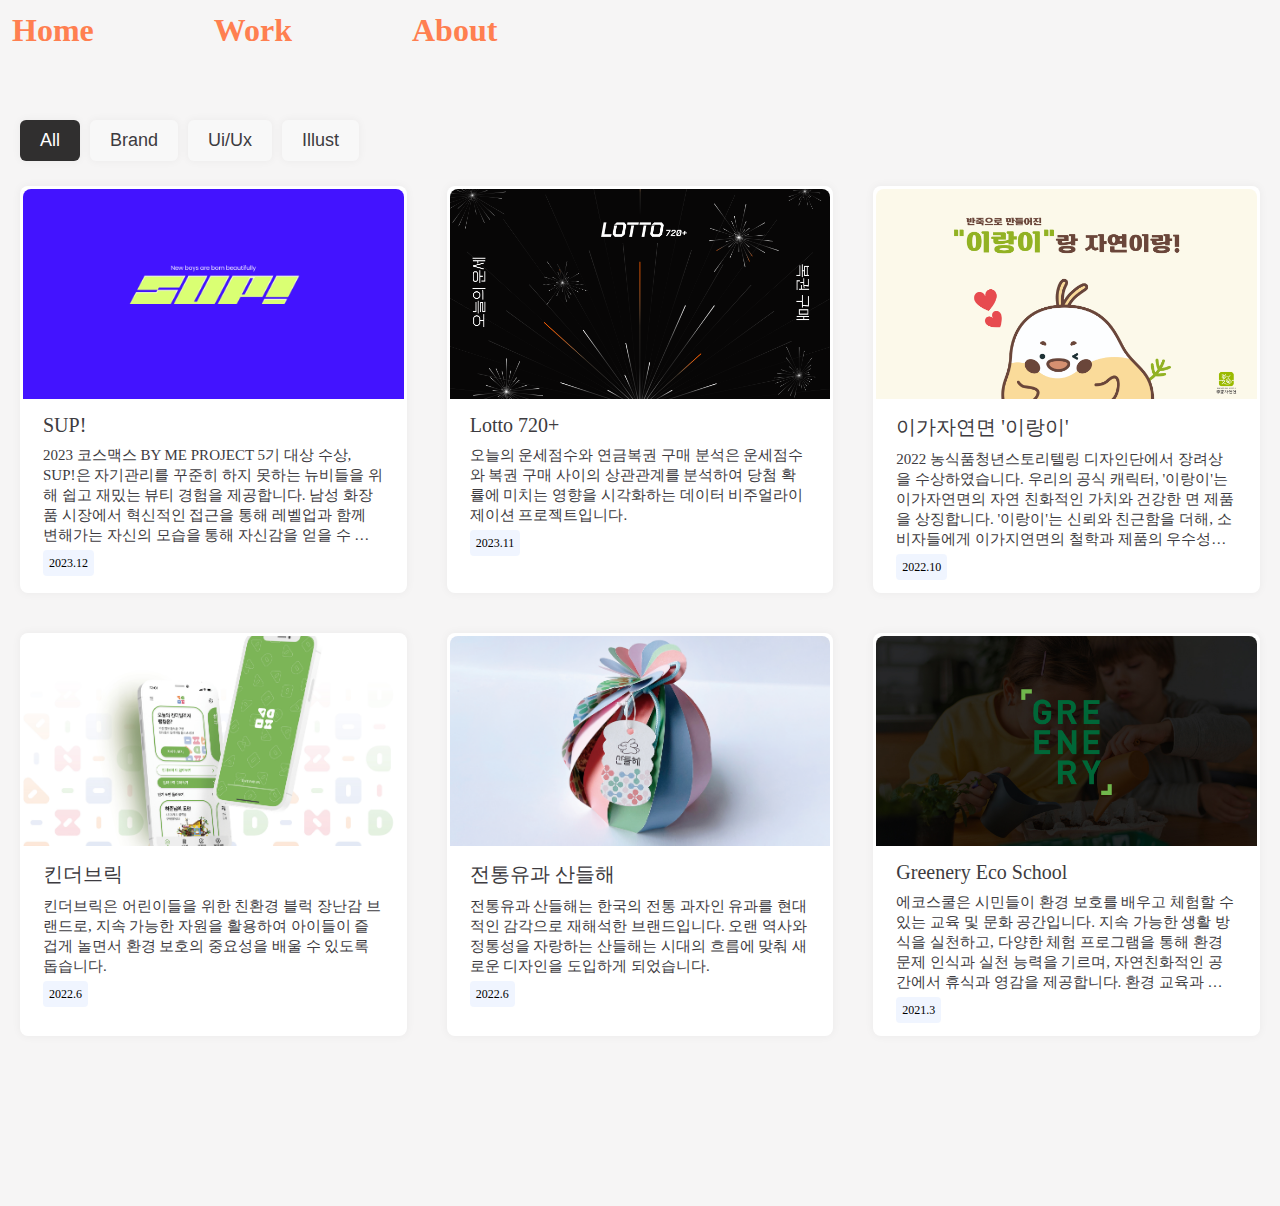
==== index.html @ b19d89ac "first commit" ====
<!DOCTYPE html>
<html lang="ko">
  <head>
    <meta charset="UTF-8" />
    <meta name="viewport" content="width=device-width, initial-scale=1.0" />
    <link rel="preconnect" href="https://fonts.googleapis.com" />
    <link rel="preconnect" href="https://fonts.gstatic.com" crossorigin />
    <link
      href="https://fonts.googleapis.com/css2?family=Bricolage+Grotesque:opsz,wght@12..96,200..800&display=swap"
      rel="stylesheet" />
    <link rel="stylesheet" href="./style/style.css" />
    <script src="./script/scrzipt.js" defer></script>

    <title>jeonseungri</title>
  </head>
  <body>
    <div class="section nav">
      <div class="nav_container">
        <div class="navTop">
          <a href="./project/home.html" class="nav_button">Home</a>
          <a href="./index.html" class="nav_button">Work</a>
          <a href="./project/about.html" class="nav_button">About</a>
        </div>
      </div>
    </div>

    <div class="container">
      <!-- filter buttons  -->
      <div class="filter_buttons">
        <button class="active" data-name="all">All</button>
        <button data-name="brand">Brand</button>
        <button data-name="uiux">Ui/Ux</button>
        <button data-name="illust">Illust</button>
      </div>

      <!-- images cards -->
      <div class="filterable_cards">
        <div class="card" data-name="brand">
          <a href="./project/prj1.html">
            <img src="images/Sup.jpg" alt="brandes" />
            <div class="card-body">
              <h6 class="card_title">SUP!</h6>
              <p class="card_text">
                2023 코스맥스 BY ME PROJECT 5기 대상 수상, SUP!은 자기관리를
                꾸준히 하지 못하는 뉴비들을 위해 쉽고 재밌는 뷰티 경험을
                제공합니다. 남성 화장품 시장에서 혁신적인 접근을 통해 레벨업과
                함께 변해가는 자신의 모습을 통해 자신감을 얻을 수 있도록
                돕습니다. SUP!은 남성들이 자연스럽고 즐겁게 뷰티 루틴을
                시작하고, 자신감을 키울 수 있는 다양한 솔루션을 제안합니다.
              </p>
              <span class="card_tag">2023.12</span>
            </div>
          </a>
        </div>

        <div class="card" data-name="uiux">
          <a href="./project/prj2.html">
            <img src="images/fire.png" alt="uiuxes" />
            <div class="card-body">
              <h6 class="card_title">Lotto 720+</h6>
              <p class="card_text">
                오늘의 운세점수와 연금복권 구매 분석은 운세점수와 복권 구매
                사이의 상관관계를 분석하여 당첨 확률에 미치는 영향을 시각화하는
                데이터 비주얼라이제이션 프로젝트입니다.
              </p>
              <span class="card_tag">2023.11</span>
            </div>
          </a>
        </div>

        <div class="card" data-name="illust">
          <a href="./project/prj3.html">
            <img src="images/erang.jpg" alt="illustes" />
            <div class="card-body">
              <h6 class="card_title">이가자연면 '이랑이'</h6>
              <p class="card_text">
                2022 농식품청년스토리텔링 디자인단에서 장려상을 수상하였습니다.
                우리의 공식 캐릭터, '이랑이'는 이가자연면의 자연 친화적인 가치와
                건강한 면 제품을 상징합니다. '이랑이'는 신뢰와 친근함을 더해,
                소비자들에게 이가지연면의 철학과 제품의 우수성을 전하며, 자연의
                순수함과 건강함을 여러분에게 전달하고자 합니다.
              </p>
              <span class="card_tag">2022.10</span>
            </div>
          </a>
        </div>

        <div class="card" data-name="brand">
          <a href="./project/prj4.html">
            <img src="images/kinder.jpg" alt="brandes" />
            <div class="card-body">
              <h6 class="card_title">킨더브릭</h6>
              <p class="card_text">
                킨더브릭은 어린이들을 위한 친환경 블럭 장난감 브랜드로, 지속
                가능한 자원을 활용하여 아이들이 즐겁게 놀면서 환경 보호의
                중요성을 배울 수 있도록 돕습니다.
              </p>
              <span class="card_tag">2022.6</span>
            </div>
          </a>
        </div>

        <div class="card" data-name="brand">
          <a href="./project/prj5.html">
            <img src="images/sandle.jpg" alt="brand" />
            <div class="card-body">
              <h6 class="card_title">전통유과 산들해</h6>
              <p class="card_text">
                전통유과 산들해는 한국의 전통 과자인 유과를 현대적인 감각으로
                재해석한 브랜드입니다. 오랜 역사와 정통성을 자랑하는 산들해는
                시대의 흐름에 맞춰 새로운 디자인을 도입하게 되었습니다.
              </p>
              <span class="card_tag">2022.6</span>
            </div>
          </a>
        </div>

        <div class="card" data-name="brand">
          <a href="./project/prj6.html">
            <img src="images/greenery.jpg" alt="brandes" />
            <div class="card-body">
              <h6 class="card_title">Greenery Eco School</h6>
              <p class="card_text">
                에코스쿨은 시민들이 환경 보호를 배우고 체험할 수 있는 교육 및
                문화 공간입니다. 지속 가능한 생활 방식을 실천하고, 다양한 체험
                프로그램을 통해 환경 문제 인식과 실천 능력을 기르며,
                자연친화적인 공간에서 휴식과 영감을 제공합니다. 환경 교육과
                자연과의 연결을 통해 건강하고 행복한 삶을 위한 커뮤니티를
                지향합니다.
              </p>
              <span class="card_tag">2021.3</span>
            </div>
          </a>
        </div>
      </div>
    </div>
  </body>
</html>
---- style/style.css ----
* {
  margin: 0;
  padding: 0;
}
body {
  min-height: 100vh;
  background-color: #f6f5f5;
  /* background-color: blueviolet; */
}
/*  */
.nav {
  position: fixed;
  top: 0;
  left: 0;
  width: 100%;
  background-color: #f6f5f5;
  z-index: 1000;
}

.nav_container {
  max-width: 1340px;
  margin: auto;
  padding: 12px;
  display: flex;
  justify-content: space-between;
}

.navTop {
  display: flex;
  gap: 120px;
}

.nav_button {
  font-size: 32px;
  color: #070606;
  cursor: pointer;
  text-decoration: none;
  color: inherit;
  display: block;
  font-weight: 700;
  color: coral;
}

/*  */
.container {
  position: relative;
  max-width: 1340px;
  /* width: 100%; */
  padding-inline: 20px;
  padding-block: 120px;
  margin-bottom: 50px;
  margin-inline: auto;
}

.filter_buttons {
  flex-wrap: wrap;
  display: flex;
  align-items: center;
  gap: 10px;
}
button {
  padding-inline: 20px;
  padding-block: 10px;
  font-size: 18px;
  color: #3d3b40;
  background: #f8f8f8;
  border: none;
  border-radius: 6px;
  cursor: pointer;
  box-shadow: 0 0 10px rgba(0, 0, 0, 0.05);
}
button.active {
  background-color: #302f2f;
  color: #fff;
}
.filterable_cards {
  display: flex;
  margin-top: 25px;
  gap: 40px;
  flex-wrap: wrap;
  justify-content: flex-start;
}
.filterable_cards a {
  text-decoration: none;
  color: inherit;
  display: block;
}
.card {
  flex-grow: 0.5;
  flex-basis: 360px;
  max-width: 400px;
  background-color: #fff;
  padding: 3px;
  border-radius: 8px;
  box-shadow: 0 0 10px rgba(0, 0, 0, 0.05);
}

.card.hide {
  display: none;
}
.card img {
  width: 100%;
  height: 210px;
  object-fit: cover;
  border-radius: 8px 8px 0 0;
}
.card-body {
  padding-inline: 20px;
  padding-block: 15px;
}
.card_title {
  font-size: 20px;
  font-weight: 500;
  color: #3d3b40;
}
.card_text {
  font-size: 15px;
  color: #3d3b40;
  margin-block: 8px;
  line-height: 20px;
  overflow: hidden;
  text-overflow: ellipsis;
  display: -moz-box;
  display: -webkit-box;
  -moz-box-orient: vertical;
  -webkit-box-orient: vertical;
  -moz-line-clamp: 5;
  -webkit-line-clamp: 5;
}
.card_tag {
  background-color: rgba(181, 207, 255, 0.2);
  padding: 6px;
  border-radius: 4px;
  font-size: 12px;
  font-weight: 400;
}

/* home */
.contact_contents {
  flex-wrap: wrap;
}
.title {
  font-size: 90px;
  line-height: 180%;
}

.contact {
  display: flex;
  align-items: baseline;
  gap: 10px;
  position: fixed;
  padding-top: 20px;
  bottom: 20px;
  width: 100%;
}
.content_tilte {
  font-size: 22px;
  font-weight: 500;
}
.contents {
  display: block;
  font-size: 18px;
}

iframe,
img,
picture,
svg,
video {
  display: block;
  width: 100%;
  height: auto; /* 높이는 자동 조정 */
}

.img {
  max-width: 1320px;
  margin-inline: auto;
}
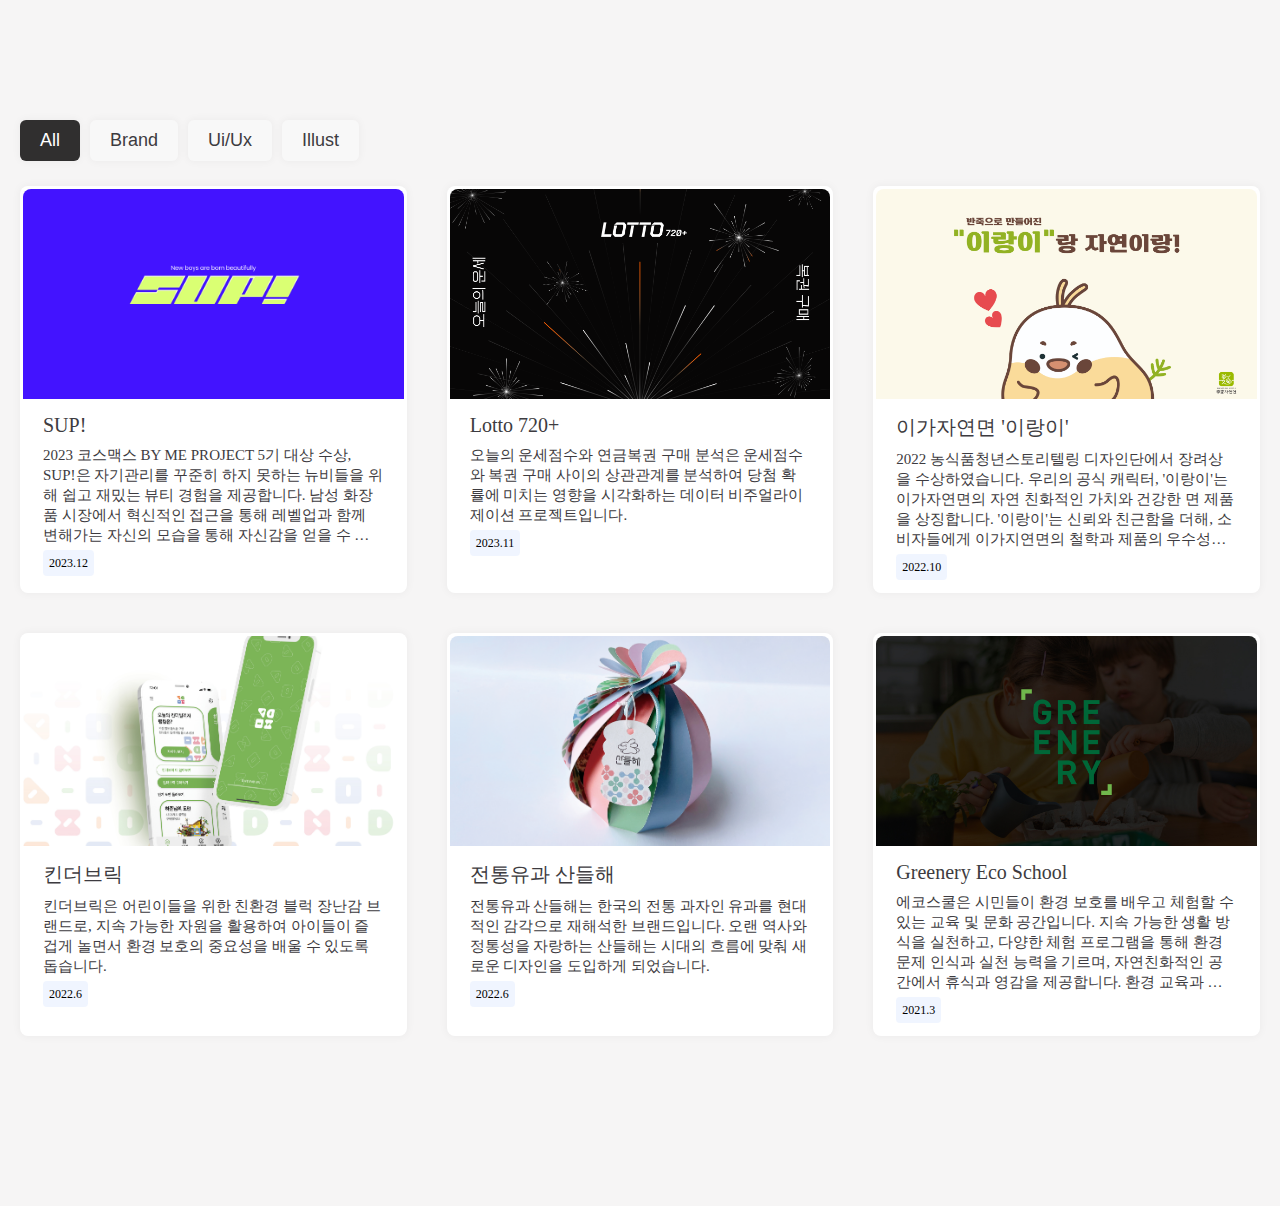
==== commit 88ce6d1b: "네비게이션 바 숨김" ====
--- a/index.html
+++ b/index.html
@@ -14,7 +14,7 @@
     <title>jeonseungri</title>
   </head>
   <body>
-    <div class="section nav">
+    <!-- <div class="section nav">
       <div class="nav_container">
         <div class="navTop">
           <a href="./project/home.html" class="nav_button">Home</a>
@@ -22,7 +22,7 @@
           <a href="./project/about.html" class="nav_button">About</a>
         </div>
       </div>
-    </div>
+    </div> -->
 
     <div class="container">
       <!-- filter buttons  -->
--- a/style/style.css
+++ b/style/style.css
@@ -8,7 +8,7 @@
   /* background-color: blueviolet; */
 }
 /*  */
-.nav {
+/* .nav {
   position: fixed;
   top: 0;
   left: 0;
@@ -40,7 +40,7 @@
   font-weight: 700;
   color: coral;
 }
-
+ */
 /*  */
 .container {
   position: relative;
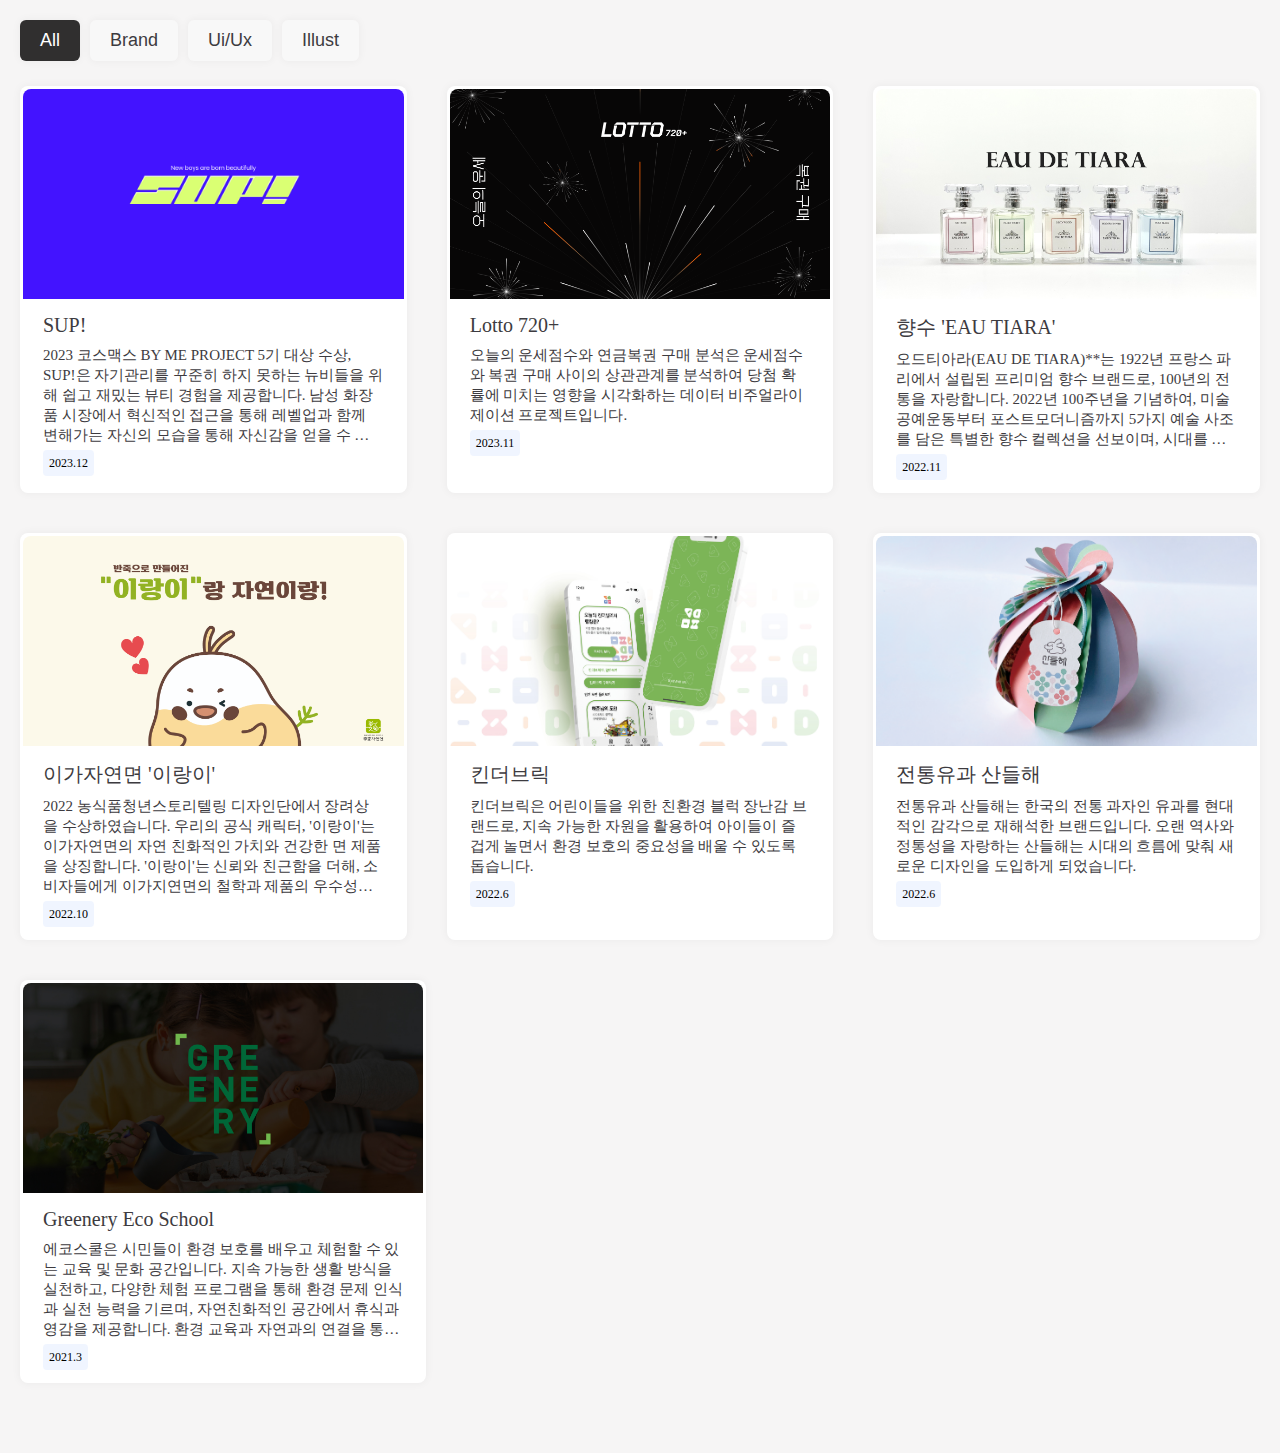
==== commit 1b2e47e9: "티아라 프로젝트 추가" ====
--- a/index.html
+++ b/index.html
@@ -64,6 +64,23 @@
                 데이터 비주얼라이제이션 프로젝트입니다.
               </p>
               <span class="card_tag">2023.11</span>
+            </div>
+          </a>
+        </div>
+
+        <div class="card" data-name="uiux">
+          <a href="./project/prj7.html">
+            <img src="./images/eau de tiara.jpg" alt="brandes" />
+            <div class="card-body">
+              <h6 class="card_title">향수 'EAU TIARA'</h6>
+              <p class="card_text">
+                오드티아라(EAU DE TIARA)**는 1922년 프랑스 파리에서 설립된
+                프리미엄 향수 브랜드로, 100년의 전통을 자랑합니다. 2022년
+                100주년을 기념하여, 미술공예운동부터 포스트모더니즘까지 5가지
+                예술 사조를 담은 특별한 향수 컬렉션을 선보이며, 시대를 초월한
+                우아함과 감각적인 경험을 제공합니다.
+              </p>
+              <span class="card_tag">2022.11</span>
             </div>
           </a>
         </div>
--- a/style/style.css
+++ b/style/style.css
@@ -47,7 +47,7 @@
   max-width: 1340px;
   /* width: 100%; */
   padding-inline: 20px;
-  padding-block: 120px;
+  padding-block: 20px;
   margin-bottom: 50px;
   margin-inline: auto;
 }
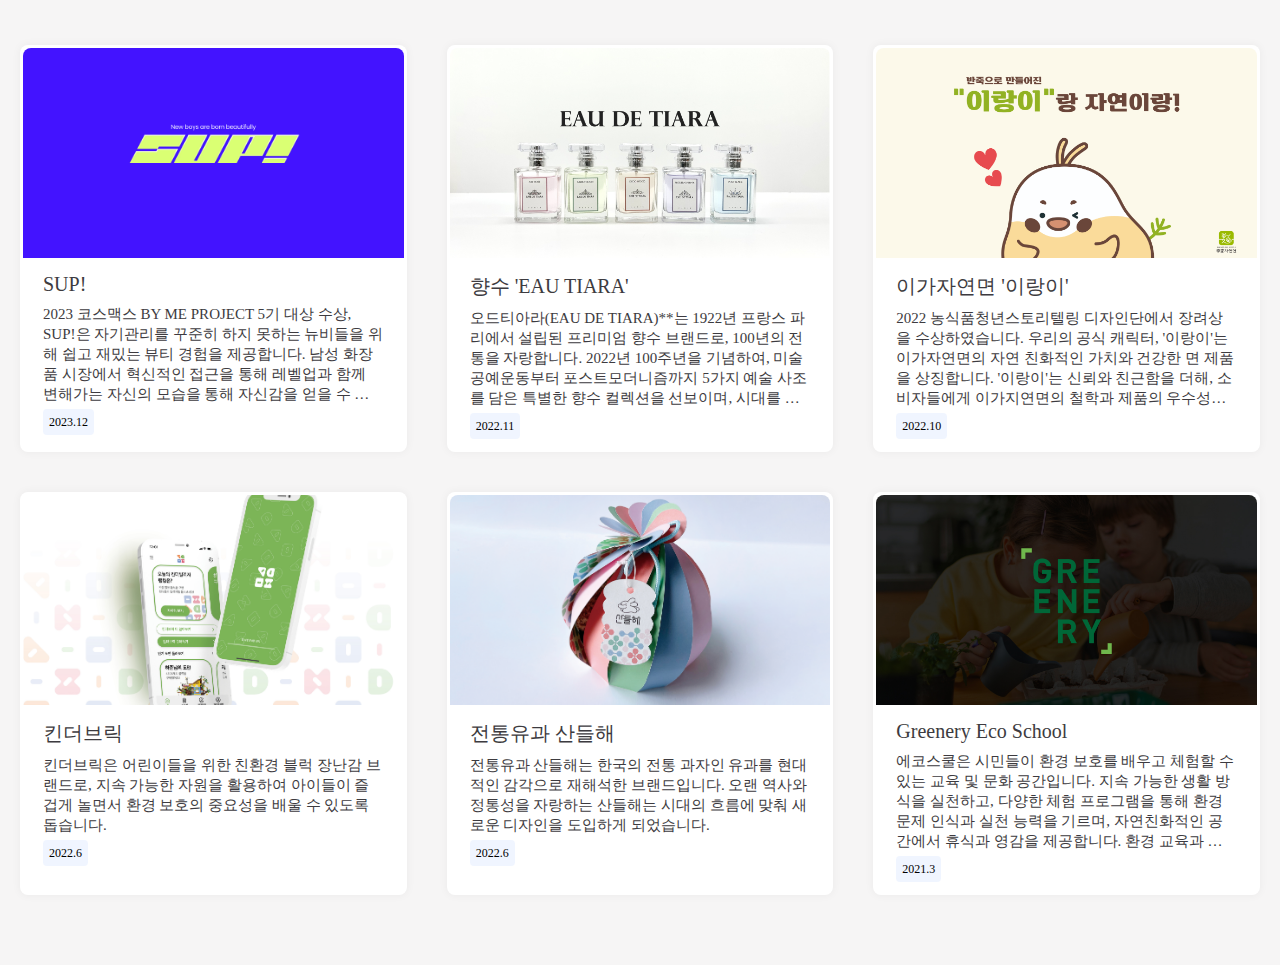
==== commit d0413f24: "lg 디지털컨텐츠 포폴지원" ====
--- a/index.html
+++ b/index.html
@@ -26,12 +26,12 @@
 
     <div class="container">
       <!-- filter buttons  -->
-      <div class="filter_buttons">
+      <!-- <div class="filter_buttons">
         <button class="active" data-name="all">All</button>
         <button data-name="brand">Brand</button>
         <button data-name="uiux">Ui/Ux</button>
         <button data-name="illust">Illust</button>
-      </div>
+      </div> -->
 
       <!-- images cards -->
       <div class="filterable_cards">
@@ -53,7 +53,7 @@
           </a>
         </div>
 
-        <div class="card" data-name="uiux">
+        <!-- <div class="card" data-name="uiux">
           <a href="./project/prj2.html">
             <img src="images/fire.png" alt="uiuxes" />
             <div class="card-body">
@@ -66,9 +66,9 @@
               <span class="card_tag">2023.11</span>
             </div>
           </a>
-        </div>
+        </div> -->
 
-        <div class="card" data-name="uiux">
+        <div class="card" data-name="brand">
           <a href="./project/prj7.html">
             <img src="./images/eau de tiara.jpg" alt="brandes" />
             <div class="card-body">
